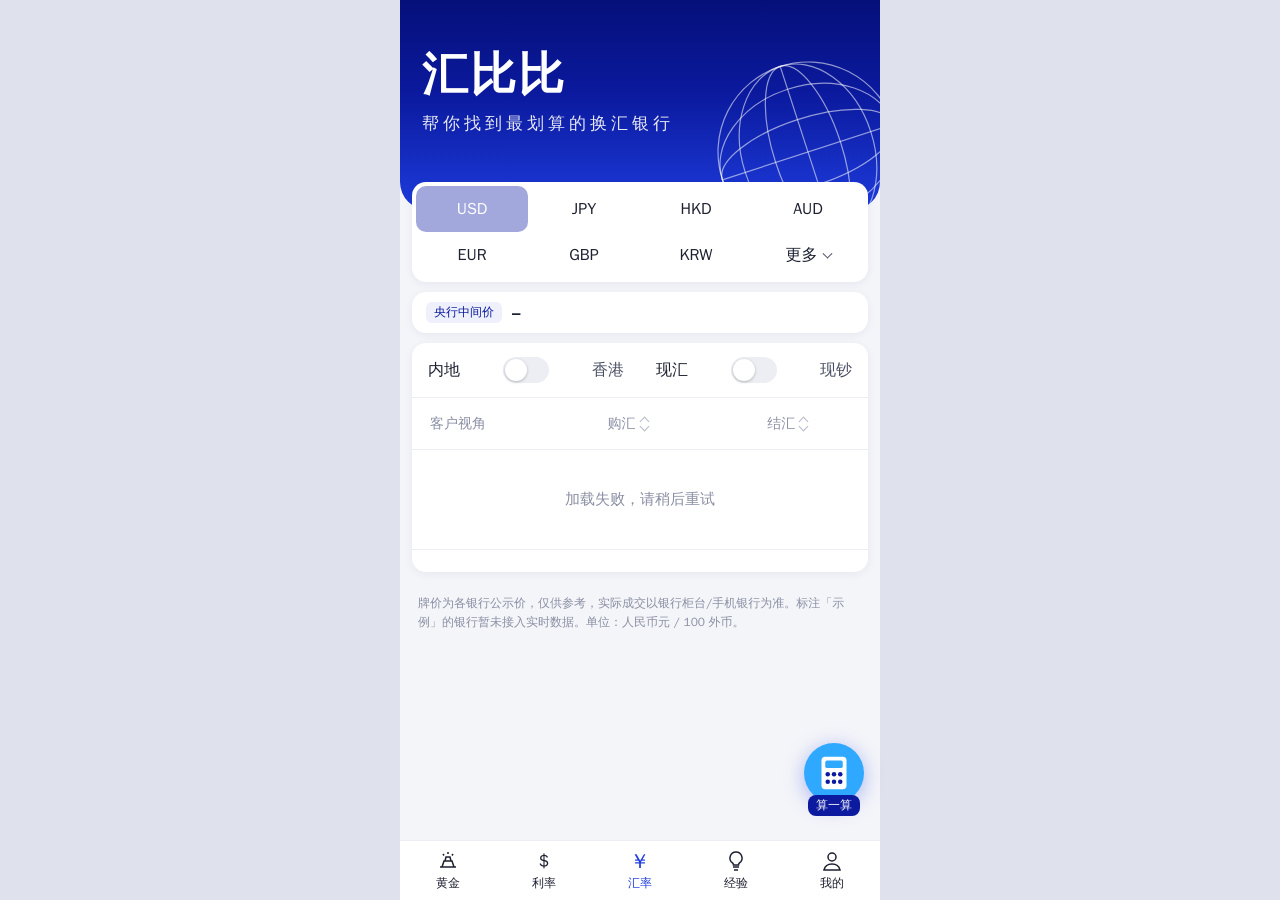
==== fx-app/web/index.html @ dd15518a "Add H5 high-fidelity prototype with live BOC/CMB/CFETS data; update design doc v0.2 - fx-app/backend" ====
<!doctype html>
<html lang="zh-CN">
<head>
<meta charset="utf-8">
<meta name="viewport" content="width=device-width,initial-scale=1,viewport-fit=cover,user-scalable=no">
<meta name="theme-color" content="#0b1a9e">
<title>汇比比 · 换汇比价</title>
<link rel="stylesheet" href="style.css">
</head>
<body>
<div class="app">

  <!-- ============ 汇率页 ============ -->
  <section class="page" id="page-rate">
    <header class="hero">
      <div class="hero-text">
        <h1>汇比比</h1>
        <p>帮你找到最划算的换汇银行</p>
      </div>
      <svg class="globe" viewBox="0 0 200 200" aria-hidden="true">
        <g fill="none" stroke="rgba(255,255,255,.55)" stroke-width="1.2">
          <circle cx="100" cy="100" r="90"/>
          <ellipse cx="100" cy="100" rx="90" ry="34"/>
          <ellipse cx="100" cy="100" rx="90" ry="66"/>
          <ellipse cx="100" cy="100" rx="34" ry="90"/>
          <ellipse cx="100" cy="100" rx="66" ry="90"/>
          <line x1="10" y1="100" x2="190" y2="100"/>
          <line x1="100" y1="10" x2="100" y2="190"/>
        </g>
      </svg>
    </header>

    <nav class="card ccy-grid" id="ccyGrid"></nav>

    <div class="card parity" id="parity" hidden>
      <span class="parity-label">央行中间价</span>
      <span class="parity-val" id="parityVal">—</span>
      <span class="parity-date" id="parityDate"></span>
    </div>

    <div class="card board">
      <div class="toggles">
        <label class="tg"><span data-k="region" data-v="mainland" class="tg-l on">内地</span>
          <button class="switch" id="swRegion" role="switch" aria-checked="false" aria-label="内地/香港"></button>
          <span data-k="region" data-v="hk" class="tg-r">香港</span></label>
        <label class="tg"><span class="tg-l on">现汇</span>
          <button class="switch" id="swChannel" role="switch" aria-checked="false" aria-label="现汇/现钞"></button>
          <span class="tg-r">现钞</span></label>
      </div>
      <div class="thead">
        <span class="th-name">客户视角</span>
        <button class="th-sort" data-col="buy">购汇<i class="sort"></i></button>
        <button class="th-sort" data-col="sell">结汇<i class="sort"></i></button>
      </div>
      <ul class="rows" id="rows"><li class="loading">加载中…</li></ul>
      <p class="meta" id="meta"></p>
    </div>

    <p class="disclaimer">牌价为各银行公示价，仅供参考，实际成交以银行柜台/手机银行为准。标注「示例」的银行暂未接入实时数据。单位：人民币元 / 100 外币。</p>

    <button class="fab" id="fab" aria-label="算一算">
      <svg viewBox="0 0 48 48"><circle cx="24" cy="24" r="24" fill="#2fa8ff"/>
        <rect x="14" y="11" width="20" height="26" rx="3" fill="#fff"/>
        <rect x="17" y="14" width="14" height="6" rx="1.5" fill="#2fa8ff"/>
        <g fill="#0b1a9e"><circle cx="19" cy="25" r="1.8"/><circle cx="24" cy="25" r="1.8"/><circle cx="29" cy="25" r="1.8"/>
        <circle cx="19" cy="31" r="1.8"/><circle cx="24" cy="31" r="1.8"/><circle cx="29" cy="31" r="1.8"/></g></svg>
      <span>算一算</span>
    </button>
  </section>

  <!-- ============ 我的 ============ -->
  <section class="page" id="page-mine" hidden>
    <header class="hero hero-sm"><div class="hero-text"><h1 class="h-sm">我的</h1></div></header>
    <div class="card profile">
      <div class="avatar">微</div>
      <div><b>未登录</b><p class="muted">在微信小程序内可一键登录，用于汇率提醒、收藏</p></div>
      <button class="btn" id="loginBtn">微信登录</button>
    </div>
    <div class="card list">
      <div class="list-title">数据源接入状态 <span class="muted" id="srcCount"></span></div>
      <ul id="srcList"></ul>
      <p class="legend"><i class="dot live"></i>已接入实时 <i class="dot red"></i>未接入（显示示例数据）</p>
    </div>
    <div class="card list">
      <div class="list-item">缓存策略 <span class="muted">工作日 8:00–23:30 每 60 秒；其余 15 分钟；中间价每日 9:15 后</span></div>
      <div class="list-item">免责声明 <span class="muted">本应用不提供换汇交易</span></div>
      <div class="list-item">版本 <span class="muted">H5 原型 v0.1</span></div>
    </div>
  </section>

  <section class="page" id="page-soon" hidden>
    <header class="hero hero-sm"><div class="hero-text"><h1 class="h-sm" id="soonTitle"></h1></div></header>
    <div class="card empty"><p>该模块规划于后续版本</p><p class="muted">MVP 聚焦汇率比价</p></div>
  </section>

  <!-- ============ 底部 Tab ============ -->
  <nav class="tabbar">
    <button data-tab="gold"><svg viewBox="0 0 24 24"><path d="M4 18h16M6 18l2-6h8l2 6M9 12l1-4h4l1 4M12 3v2M7 5l1 1.5M17 5l-1 1.5" fill="none" stroke="currentColor" stroke-width="1.5"/></svg>黄金</button>
    <button data-tab="rate-interest"><svg viewBox="0 0 24 24"><text x="12" y="18" text-anchor="middle" font-size="18" font-weight="700" fill="currentColor">$</text></svg>利率</button>
    <button data-tab="rate" class="on"><svg viewBox="0 0 24 24"><text x="12" y="19" text-anchor="middle" font-size="20" font-weight="700" fill="currentColor">¥</text></svg>汇率</button>
    <button data-tab="tips"><svg viewBox="0 0 24 24"><path d="M9 18h6M10 21h4M12 3a6 6 0 0 0-3.5 10.9c.6.5 1 1.2 1 2.1h5c0-.9.4-1.6 1-2.1A6 6 0 0 0 12 3z" fill="none" stroke="currentColor" stroke-width="1.5"/></svg>经验</button>
    <button data-tab="mine"><svg viewBox="0 0 24 24"><circle cx="12" cy="8" r="4" fill="none" stroke="currentColor" stroke-width="1.5"/><path d="M4 21c1-4.5 4.5-6 8-6s7 1.5 8 6z" fill="none" stroke="currentColor" stroke-width="1.5"/></svg>我的</button>
  </nav>

  <!-- ============ 弹层 ============ -->
  <div class="mask" id="mask" hidden></div>

  <div class="sheet" id="moreSheet" hidden>
    <div class="sheet-hd">更多币种<button class="x" data-close>×</button></div>
    <div class="more-grid" id="moreGrid"></div>
  </div>

  <div class="sheet" id="calcSheet" hidden>
    <div class="sheet-hd">算一算<button class="x" data-close>×</button></div>
    <div class="seg" id="calcDir">
      <button data-v="buy" class="on">购汇（人民币→外币）</button>
      <button data-v="sell">结汇（外币→人民币）</button>
    </div>
    <label class="field"><span id="calcInLabel">我想换</span>
      <input id="calcAmt" type="number" inputmode="decimal" value="10000" min="0">
      <em id="calcInUnit">美元</em></label>
    <label class="field"><span>银行</span>
      <select id="calcBank"></select></label>
    <div class="result">
      <div class="res-main"><span id="calcOutLabel">需支付人民币</span><b id="calcOut">—</b></div>
      <div class="res-sub" id="calcSave"></div>
    </div>
    <p class="muted small">按所选银行公示牌价估算，实际以银行成交为准。</p>
  </div>

  <div class="toast" id="toast" hidden></div>
</div>
<script src="app.js"></script>
</body>
</html>
---- fx-app/web/style.css ----
:root{
  --brand:#0b1a9e; --brand2:#1d3bdc; --brand-soft:#a3a8dc;
  --ink:#1d2030; --ink2:#4a4f63; --muted:#8a8fa3; --line:#eceef4;
  --bg:#f4f5f9; --card:#fff;
  --gold:#d9a23c; --silver:#a3a8b4; --bronze:#c4864d;
  --red:#e5484d; --red-soft:#fdecec; --green:#22a06b;
  --num:"SF Mono","Roboto Mono","DejaVu Sans Mono",ui-monospace,monospace;
}
*{box-sizing:border-box;-webkit-tap-highlight-color:transparent}
html,body{margin:0;background:#dfe2ec}
body{font-family:-apple-system,BlinkMacSystemFont,"PingFang SC","Noto Sans CJK SC","WenQuanYi Zen Hei","Microsoft YaHei",sans-serif;color:var(--ink);font-size:15px}
button{font:inherit;color:inherit;background:none;border:0;padding:0;cursor:pointer}
.app{max-width:480px;margin:0 auto;min-height:100vh;background:var(--bg);position:relative;padding-bottom:calc(64px + env(safe-area-inset-bottom));overflow-x:hidden}
.page{padding:0 12px 24px}
.muted{color:var(--muted);font-size:13px}
.small{font-size:12px}

/* hero */
.hero{margin:0 -12px;height:210px;padding:44px 22px 0;position:relative;overflow:hidden;
  background:linear-gradient(180deg,#05107a 0%,var(--brand) 45%,var(--brand2) 100%);border-radius:0 0 28px 28px;color:#fff}
.hero-sm{height:120px;padding-top:40px}
.hero h1{margin:0;font-size:46px;letter-spacing:2px;font-weight:800}
.hero .h-sm{font-size:24px}
.hero p{margin:6px 0 0;font-size:17px;letter-spacing:4px;opacity:.9}
.globe{position:absolute;right:-28px;top:52px;width:200px;height:200px;transform:rotate(-18deg)}

.card{background:var(--card);border-radius:14px;box-shadow:0 2px 10px rgba(16,24,80,.06)}

/* currency grid */
.ccy-grid{position:relative;margin-top:-28px;display:grid;grid-template-columns:repeat(4,1fr);padding:4px}
.ccy-grid button{height:46px;border-radius:10px;font-size:16px;color:var(--ink)}
.ccy-grid button.on{background:var(--brand-soft);color:#fff}
.ccy-grid .more::after{content:"";display:inline-block;width:6px;height:6px;border:solid var(--ink2);border-width:0 1.5px 1.5px 0;transform:rotate(45deg) translate(-2px,-2px);margin-left:6px}

/* central parity */
.parity{margin-top:10px;display:flex;align-items:center;gap:10px;padding:10px 14px;font-size:14px}
.parity-label{white-space:nowrap;flex:none;background:#eef0fb;color:var(--brand);border-radius:6px;padding:2px 8px;font-size:12px;font-weight:600}
.parity-val{font-family:var(--num);font-weight:600;white-space:nowrap}
.parity-date{margin-left:auto;color:var(--muted);font-size:12px;white-space:nowrap;overflow:hidden;text-overflow:ellipsis;min-width:0}

/* board */
.board{margin-top:10px;overflow:hidden}
.toggles{display:grid;grid-template-columns:1fr 1fr;border-bottom:1px solid var(--line)}
.tg{display:flex;align-items:center;justify-content:space-between;padding:14px 16px;font-size:16px}
.tg span{color:var(--ink2)} .tg span.on{color:var(--ink);font-weight:600}
.switch{width:46px;height:26px;border-radius:13px;background:#eceef3;position:relative;transition:.2s;flex:none}
.switch::after{content:"";position:absolute;left:2px;top:2px;width:22px;height:22px;border-radius:50%;background:#fff;box-shadow:0 1px 3px rgba(0,0,0,.25);transition:.2s}
.switch[aria-checked=true]{background:var(--brand2)}
.switch[aria-checked=true]::after{left:22px}

.thead,.row{display:grid;grid-template-columns:30% 35% 35%;align-items:center}
.thead{height:52px;border-bottom:1px solid var(--line);color:var(--muted);font-size:14px}
.th-name{padding-left:18px}
.th-sort{display:flex;align-items:center;justify-content:center;gap:4px;color:var(--muted);font-size:14px}
.th-sort.on{color:var(--brand);font-weight:600}
.sort{width:10px;height:14px;position:relative;display:inline-block}
.sort::before,.sort::after{content:"";position:absolute;left:1px;width:6px;height:6px;border:solid #b6bac8;border-width:1.5px 0 0 1.5px}
.sort::before{top:1px;transform:rotate(45deg)} .sort::after{bottom:1px;transform:rotate(225deg)}
.th-sort.asc .sort::before,.th-sort.desc .sort::after{border-color:var(--brand)}

.rows{list-style:none;margin:0;padding:0}
.rows li{border-bottom:1px solid var(--line)}
.row{height:50px;width:100%;text-align:left}
.bname{padding-left:18px;display:flex;align-items:center;gap:6px;color:var(--ink2);font-size:15px}
.bname .caret{width:0;height:0;border:5px solid transparent;border-top:7px solid var(--brand2);margin-top:5px;margin-left:6px;transition:.2s}
li.open .caret{transform:rotate(180deg);margin-top:-5px}
.tag{font-size:10px;line-height:14px;padding:0 4px;border-radius:4px;white-space:nowrap}
.tag.demo{color:var(--red);background:var(--red-soft)}
.tag.live{color:var(--green);background:#e6f6ee}
.price{display:flex;align-items:center;justify-content:center;gap:5px;font-family:var(--num);font-size:15.5px;color:var(--ink2);font-variant-numeric:tabular-nums}
.price.na{color:#c3c6d1}
.badge{width:20px;height:20px;border-radius:50%;color:#fff;font-size:12px;font-family:inherit;display:inline-grid;place-items:center;flex:none}
.badge.r1{background:var(--gold)} .badge.r2{background:var(--silver)} .badge.r3{background:var(--bronze)}
.badge.ph{visibility:hidden}

.detail{display:none;background:#f8f9fc;padding:10px 18px 12px;font-size:13px;color:var(--ink2)}
li.open .detail{display:block}
.detail dl{display:grid;grid-template-columns:auto 1fr;gap:4px 12px;margin:0}
.detail dt{color:var(--muted)} .detail dd{margin:0}
.detail .warn{color:var(--red)}

.tip{display:flex;align-items:center;gap:10px;padding:12px 18px;color:var(--brand);font-size:15px}
.tip .bulb{width:26px;height:26px;border-radius:50%;background:#eef0fb;display:grid;place-items:center;flex:none}
.tip::after{content:"›";margin-left:auto;color:var(--muted)}

.loading,.empty-row{padding:40px 16px;text-align:center;color:var(--muted)}
.meta{margin:0;padding:10px 16px 12px;font-size:12px;color:var(--muted);text-align:center}
.disclaimer{font-size:12px;color:var(--muted);line-height:1.6;padding:10px 6px 0}

/* FAB */
.fab{position:fixed;bottom:calc(84px + env(safe-area-inset-bottom));right:max(14px,calc(50% - 226px));width:64px;display:flex;flex-direction:column;align-items:center;z-index:5}
.fab svg{width:60px;height:60px;filter:drop-shadow(0 4px 10px rgba(29,59,220,.35))}
.fab span{position:relative;margin-top:-8px;white-space:nowrap;background:var(--brand);color:#fff;font-size:12px;font-weight:700;padding:2px 8px;border-radius:8px}

/* tabbar */
.tabbar{position:fixed;bottom:0;left:50%;transform:translateX(-50%);width:100%;max-width:480px;height:calc(60px + env(safe-area-inset-bottom));padding-bottom:env(safe-area-inset-bottom);
  background:#fff;display:grid;grid-template-columns:repeat(5,1fr);border-top:1px solid var(--line);z-index:6}
.tabbar button{display:flex;flex-direction:column;align-items:center;justify-content:center;gap:2px;font-size:12px;color:var(--ink)}
.tabbar svg{width:24px;height:24px}
.tabbar .on{color:var(--brand2)}

/* sheets */
.mask{position:fixed;inset:0;background:rgba(10,14,40,.45);z-index:10}
.sheet{position:fixed;left:50%;bottom:0;transform:translateX(-50%);width:100%;max-width:480px;background:#fff;border-radius:18px 18px 0 0;
  padding:0 18px calc(20px + env(safe-area-inset-bottom));z-index:11;animation:up .22s ease-out}
@keyframes up{from{transform:translate(-50%,100%)}to{transform:translate(-50%,0)}}
.sheet-hd{height:52px;display:flex;align-items:center;justify-content:center;font-weight:600;font-size:16px;position:relative}
.x{position:absolute;right:0;top:10px;width:32px;height:32px;font-size:24px;color:var(--muted)}
.more-grid{display:grid;grid-template-columns:repeat(4,1fr);gap:8px;padding-bottom:10px}
.more-grid button{height:44px;border-radius:10px;background:var(--bg)}
.more-grid button.on{background:var(--brand-soft);color:#fff}
.seg{display:grid;grid-template-columns:1fr 1fr;background:var(--bg);border-radius:10px;padding:3px;margin-bottom:14px}
.seg button{height:36px;border-radius:8px;font-size:13px;color:var(--ink2)}
.seg .on{background:#fff;color:var(--brand);font-weight:600;box-shadow:0 1px 4px rgba(0,0,0,.08)}
.field{display:flex;align-items:center;gap:10px;border-bottom:1px solid var(--line);height:52px}
.field span{width:72px;color:var(--ink2);flex:none}
.field input,.field select{flex:1;min-width:0;border:0;outline:0;font-size:20px;font-family:var(--num);background:none;color:var(--ink)}
.field select{font-size:16px;font-family:inherit}
.field em{font-style:normal;color:var(--muted)}
.result{margin:16px 0 8px;background:linear-gradient(135deg,#eef0fb,#f7f8fe);border-radius:12px;padding:14px 16px}
.res-main{display:flex;justify-content:space-between;align-items:baseline;color:var(--ink2)}
.res-main b{font-family:var(--num);font-size:24px;color:var(--brand)}
.res-sub{margin-top:6px;font-size:13px;color:var(--green)}

/* mine */
.profile{margin-top:-30px;position:relative;display:flex;align-items:center;gap:12px;padding:16px}
.profile p{margin:2px 0 0}
.avatar{width:48px;height:48px;border-radius:50%;background:#07c160;color:#fff;display:grid;place-items:center;font-weight:700;flex:none}
.btn{margin-left:auto;background:#07c160;color:#fff;border-radius:18px;padding:7px 14px;font-size:13px;white-space:nowrap}
.list{margin-top:10px;padding:4px 16px}
.list-title{padding:12px 0 8px;font-weight:600}
.list ul{list-style:none;margin:0;padding:0;display:grid;grid-template-columns:1fr 1fr;gap:0 12px}
.list li{display:flex;align-items:center;gap:6px;padding:7px 0;font-size:14px;border-bottom:1px solid var(--line)}
.list li em{font-style:normal;font-size:11px;margin-left:auto}
.list li.red{color:var(--red)} .list li.red em{color:var(--red)}
.list li.live em{color:var(--green)}
.list-item{display:flex;justify-content:space-between;gap:12px;padding:12px 0;border-bottom:1px solid var(--line);font-size:14px}
.list-item:last-child{border:0}
.list-item .muted{text-align:right}
.legend{font-size:12px;color:var(--muted);display:flex;align-items:center;gap:6px;padding:8px 0}
.dot{width:8px;height:8px;border-radius:50%;display:inline-block}
.dot.live{background:var(--green)} .dot.red{background:var(--red);margin-left:10px}
.empty{margin-top:-30px;position:relative;padding:40px;text-align:center}

.toast{position:fixed;left:50%;top:45%;transform:translateX(-50%);background:rgba(20,22,40,.85);color:#fff;padding:10px 18px;border-radius:10px;font-size:14px;z-index:20;max-width:80%}
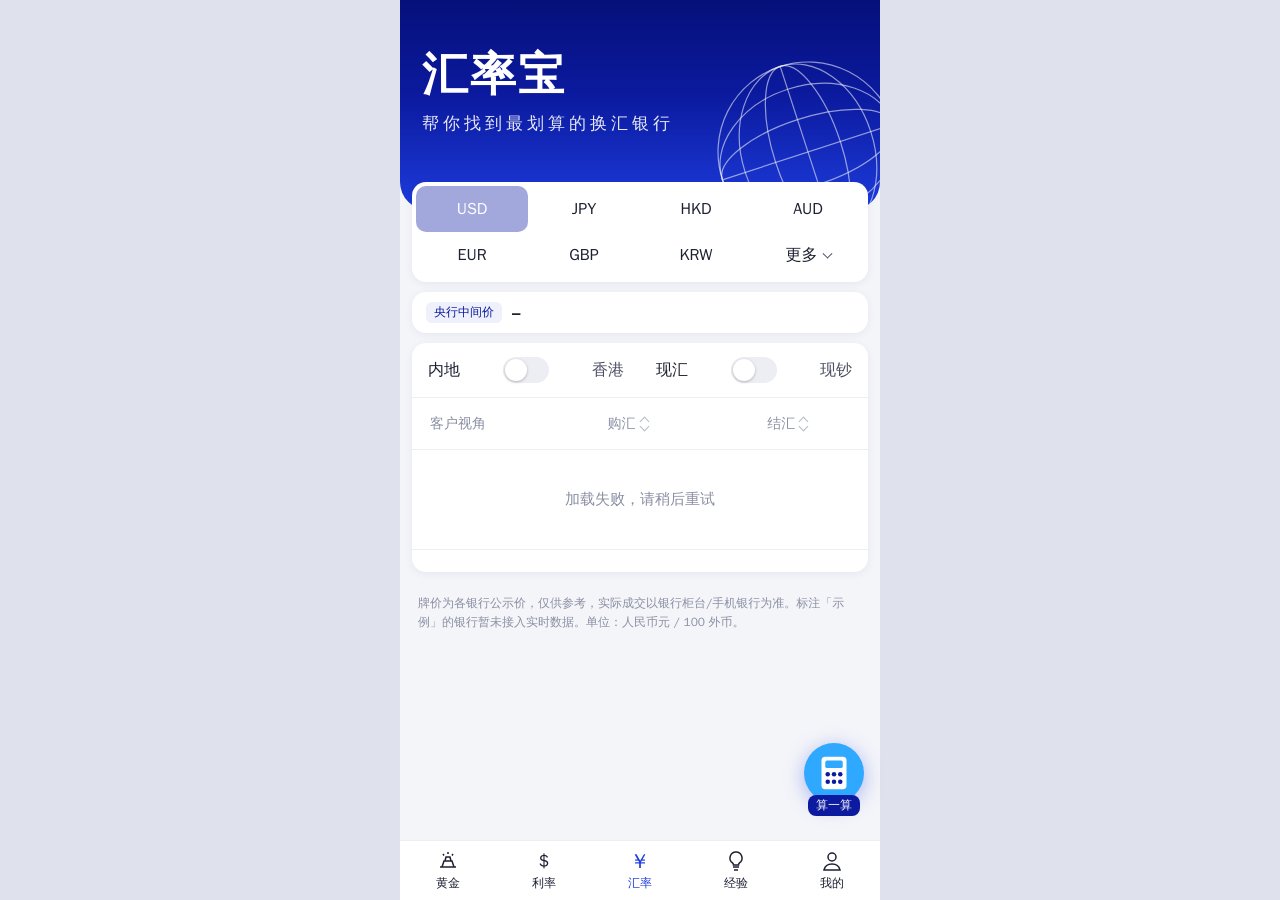
==== commit a04a401f: "Rename product brand to 汇率宝 Co-Authored-By: Claude Opus 5.5 <noreply@anthropic.com> Claude-Session: " ====
--- a/fx-app/web/index.html
+++ b/fx-app/web/index.html
@@ -4,7 +4,7 @@
 <meta charset="utf-8">
 <meta name="viewport" content="width=device-width,initial-scale=1,viewport-fit=cover,user-scalable=no">
 <meta name="theme-color" content="#0b1a9e">
-<title>汇比比 · 换汇比价</title>
+<title>汇率宝 · 换汇比价</title>
 <link rel="stylesheet" href="style.css">
 </head>
 <body>
@@ -14,7 +14,7 @@
   <section class="page" id="page-rate">
     <header class="hero">
       <div class="hero-text">
-        <h1>汇比比</h1>
+        <h1>汇率宝</h1>
         <p>帮你找到最划算的换汇银行</p>
       </div>
       <svg class="globe" viewBox="0 0 200 200" aria-hidden="true">
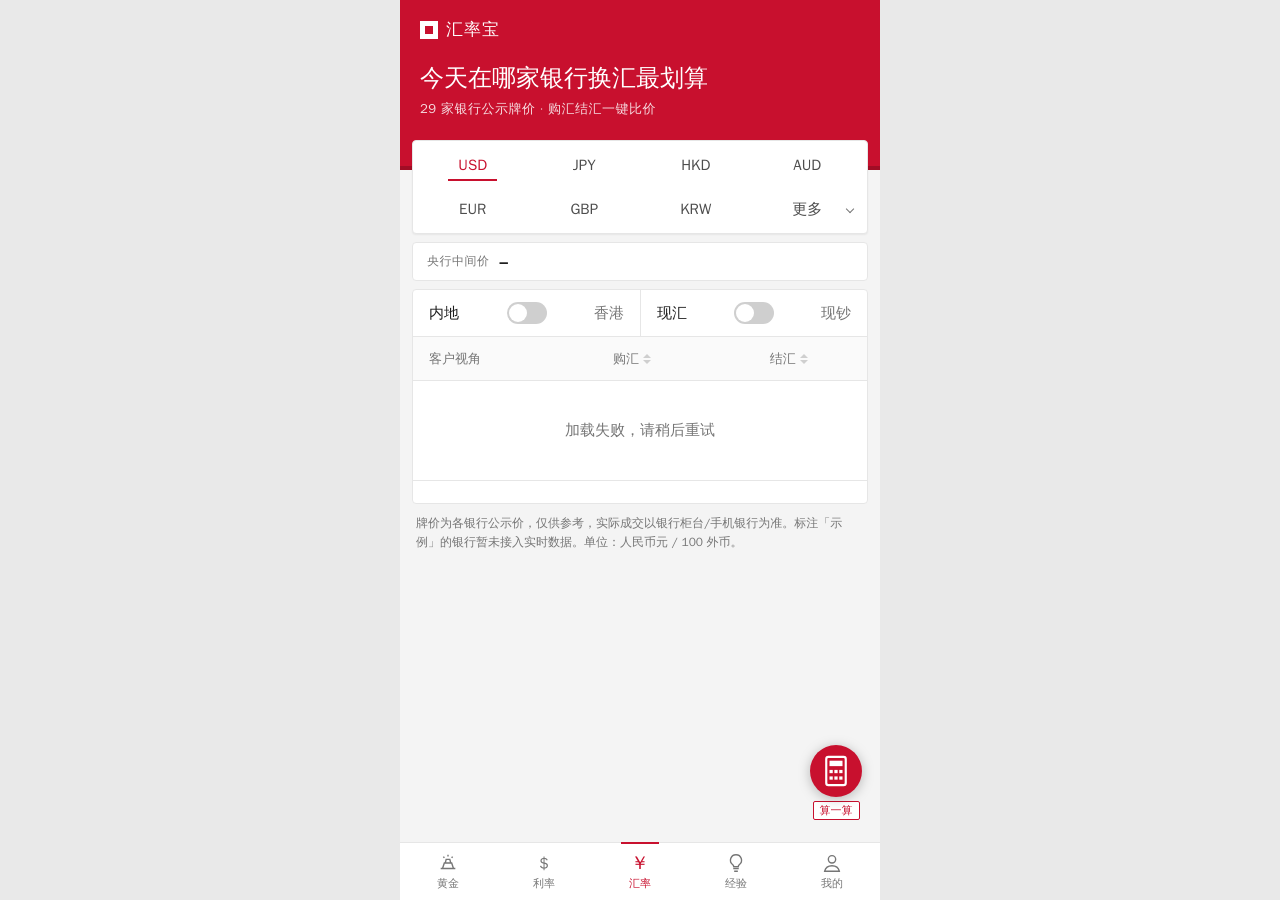
==== commit 78cee59a: "Restyle H5 to red, flat professional theme; remove in-list tips row Co-Authored-By: Claude Opus 5.5 " ====
--- a/fx-app/web/index.html
+++ b/fx-app/web/index.html
@@ -3,7 +3,7 @@
 <head>
 <meta charset="utf-8">
 <meta name="viewport" content="width=device-width,initial-scale=1,viewport-fit=cover,user-scalable=no">
-<meta name="theme-color" content="#0b1a9e">
+<meta name="theme-color" content="#c8102e">
 <title>汇率宝 · 换汇比价</title>
 <link rel="stylesheet" href="style.css">
 </head>
@@ -13,22 +13,12 @@
   <!-- ============ 汇率页 ============ -->
   <section class="page" id="page-rate">
     <header class="hero">
+      <div class="brand"><i class="mark" aria-hidden="true"></i><span>汇率宝</span></div>
       <div class="hero-text">
-        <h1>汇率宝</h1>
-        <p>帮你找到最划算的换汇银行</p>
+        <h1>今天在哪家银行换汇最划算</h1>
+        <p>29 家银行公示牌价 · 购汇结汇一键比价</p>
       </div>
-      <svg class="globe" viewBox="0 0 200 200" aria-hidden="true">
-        <g fill="none" stroke="rgba(255,255,255,.55)" stroke-width="1.2">
-          <circle cx="100" cy="100" r="90"/>
-          <ellipse cx="100" cy="100" rx="90" ry="34"/>
-          <ellipse cx="100" cy="100" rx="90" ry="66"/>
-          <ellipse cx="100" cy="100" rx="34" ry="90"/>
-          <ellipse cx="100" cy="100" rx="66" ry="90"/>
-          <line x1="10" y1="100" x2="190" y2="100"/>
-          <line x1="100" y1="10" x2="100" y2="190"/>
-        </g>
-      </svg>
-    </header>
+          </header>
 
     <nav class="card ccy-grid" id="ccyGrid"></nav>
 
@@ -59,11 +49,11 @@
     <p class="disclaimer">牌价为各银行公示价，仅供参考，实际成交以银行柜台/手机银行为准。标注「示例」的银行暂未接入实时数据。单位：人民币元 / 100 外币。</p>
 
     <button class="fab" id="fab" aria-label="算一算">
-      <svg viewBox="0 0 48 48"><circle cx="24" cy="24" r="24" fill="#2fa8ff"/>
-        <rect x="14" y="11" width="20" height="26" rx="3" fill="#fff"/>
-        <rect x="17" y="14" width="14" height="6" rx="1.5" fill="#2fa8ff"/>
-        <g fill="#0b1a9e"><circle cx="19" cy="25" r="1.8"/><circle cx="24" cy="25" r="1.8"/><circle cx="29" cy="25" r="1.8"/>
-        <circle cx="19" cy="31" r="1.8"/><circle cx="24" cy="31" r="1.8"/><circle cx="29" cy="31" r="1.8"/></g></svg>
+      <svg viewBox="0 0 48 48" aria-hidden="true"><circle cx="24" cy="24" r="24" fill="#c8102e"/>
+        <rect x="15" y="11" width="18" height="26" rx="2" fill="none" stroke="#fff" stroke-width="2"/>
+        <rect x="18" y="14.5" width="12" height="5" fill="#fff"/>
+        <g fill="#fff"><rect x="18" y="23" width="3" height="3"/><rect x="22.5" y="23" width="3" height="3"/><rect x="27" y="23" width="3" height="3"/>
+        <rect x="18" y="29" width="3" height="3"/><rect x="22.5" y="29" width="3" height="3"/><rect x="27" y="29" width="3" height="3"/></g></svg>
       <span>算一算</span>
     </button>
   </section>
--- a/fx-app/web/style.css
+++ b/fx-app/web/style.css
@@ -1,145 +1,158 @@
+/* Layout: flat red masthead, white working surface, hairline-ruled rate table.
+   Professional banking look: one strong red, charcoal type, square-ish corners. */
 :root{
-  --brand:#0b1a9e; --brand2:#1d3bdc; --brand-soft:#a3a8dc;
-  --ink:#1d2030; --ink2:#4a4f63; --muted:#8a8fa3; --line:#eceef4;
-  --bg:#f4f5f9; --card:#fff;
-  --gold:#d9a23c; --silver:#a3a8b4; --bronze:#c4864d;
-  --red:#e5484d; --red-soft:#fdecec; --green:#22a06b;
-  --num:"SF Mono","Roboto Mono","DejaVu Sans Mono",ui-monospace,monospace;
+  --red:#c8102e; --red-dark:#a00d25; --red-tint:#fbeef0;
+  --ink:#1f1f1f; --ink2:#4d4d4d; --muted:#767676; --line:#e6e6e6; --line-strong:#cfcfcf;
+  --bg:#f4f4f4; --card:#fff;
+  --pos:#00847f; --pos-tint:#e6f3f2; --warn:#a8650a;
+  --num:"Roboto Mono","SF Mono","DejaVu Sans Mono",ui-monospace,monospace;
+  --radius:4px;
 }
 *{box-sizing:border-box;-webkit-tap-highlight-color:transparent}
-html,body{margin:0;background:#dfe2ec}
-body{font-family:-apple-system,BlinkMacSystemFont,"PingFang SC","Noto Sans CJK SC","WenQuanYi Zen Hei","Microsoft YaHei",sans-serif;color:var(--ink);font-size:15px}
+html,body{margin:0;background:#e9e9e9;color-scheme:light}
+body{font-family:-apple-system,BlinkMacSystemFont,"Helvetica Neue","PingFang SC","Noto Sans CJK SC","WenQuanYi Zen Hei","Microsoft YaHei",sans-serif;color:var(--ink);font-size:15px}
 button{font:inherit;color:inherit;background:none;border:0;padding:0;cursor:pointer}
+button:focus-visible,select:focus-visible,input:focus-visible{outline:2px solid var(--red);outline-offset:2px}
 .app{max-width:480px;margin:0 auto;min-height:100vh;background:var(--bg);position:relative;padding-bottom:calc(64px + env(safe-area-inset-bottom));overflow-x:hidden}
 .page{padding:0 12px 24px}
 .muted{color:var(--muted);font-size:13px}
 .small{font-size:12px}
 
-/* hero */
-.hero{margin:0 -12px;height:210px;padding:44px 22px 0;position:relative;overflow:hidden;
-  background:linear-gradient(180deg,#05107a 0%,var(--brand) 45%,var(--brand2) 100%);border-radius:0 0 28px 28px;color:#fff}
-.hero-sm{height:120px;padding-top:40px}
-.hero h1{margin:0;font-size:46px;letter-spacing:2px;font-weight:800}
-.hero .h-sm{font-size:24px}
-.hero p{margin:6px 0 0;font-size:17px;letter-spacing:4px;opacity:.9}
-.globe{position:absolute;right:-28px;top:52px;width:200px;height:200px;transform:rotate(-18deg)}
+/* masthead */
+.hero{margin:0 -12px;padding:18px 20px 52px;background:var(--red);color:#fff;position:relative}
+.hero::after{content:"";position:absolute;left:0;right:0;bottom:0;height:4px;background:var(--red-dark)}
+.hero-sm{padding:22px 20px 44px}
+.brand{display:flex;align-items:center;gap:8px;font-size:17px;font-weight:700;letter-spacing:1px}
+.mark{width:18px;height:18px;background:#fff;position:relative;flex:none}
+.mark::after{content:"";position:absolute;inset:5px;background:var(--red)}
+.hero-text{margin-top:22px}
+.hero h1{margin:0;font-size:24px;line-height:1.3;font-weight:600;text-wrap:balance}
+.hero .h-sm{font-size:22px}
+.hero p{margin:6px 0 0;font-size:13px;opacity:.85;letter-spacing:.5px}
+.hero-sm .hero-text{margin-top:0}
 
-.card{background:var(--card);border-radius:14px;box-shadow:0 2px 10px rgba(16,24,80,.06)}
+.card{background:var(--card);border-radius:var(--radius);border:1px solid var(--line)}
 
-/* currency grid */
-.ccy-grid{position:relative;margin-top:-28px;display:grid;grid-template-columns:repeat(4,1fr);padding:4px}
-.ccy-grid button{height:46px;border-radius:10px;font-size:16px;color:var(--ink)}
-.ccy-grid button.on{background:var(--brand-soft);color:#fff}
-.ccy-grid .more::after{content:"";display:inline-block;width:6px;height:6px;border:solid var(--ink2);border-width:0 1.5px 1.5px 0;transform:rotate(45deg) translate(-2px,-2px);margin-left:6px}
+/* currency tabs */
+.ccy-grid{position:relative;margin-top:-30px;display:grid;grid-template-columns:repeat(4,1fr);padding:2px 4px;box-shadow:0 1px 2px rgba(0,0,0,.06)}
+.ccy-grid button{height:44px;font-size:15px;color:var(--ink2);position:relative}
+.ccy-grid button.on{color:var(--red);font-weight:600}
+.ccy-grid button.on::after{content:"";position:absolute;left:28%;right:28%;bottom:6px;height:2px;background:var(--red)}
+.ccy-grid .more::before{content:"";position:absolute;right:10px;top:19px;width:5px;height:5px;border:solid var(--muted);border-width:0 1.5px 1.5px 0;transform:rotate(45deg)}
 
 /* central parity */
-.parity{margin-top:10px;display:flex;align-items:center;gap:10px;padding:10px 14px;font-size:14px}
-.parity-label{white-space:nowrap;flex:none;background:#eef0fb;color:var(--brand);border-radius:6px;padding:2px 8px;font-size:12px;font-weight:600}
-.parity-val{font-family:var(--num);font-weight:600;white-space:nowrap}
+.parity{margin-top:8px;display:flex;align-items:center;gap:10px;padding:10px 14px;font-size:14px}
+.parity-label{white-space:nowrap;flex:none;color:var(--muted);font-size:12px;letter-spacing:.5px}
+.parity-val{font-family:var(--num);font-weight:600;white-space:nowrap;font-variant-numeric:tabular-nums}
 .parity-date{margin-left:auto;color:var(--muted);font-size:12px;white-space:nowrap;overflow:hidden;text-overflow:ellipsis;min-width:0}
 
 /* board */
-.board{margin-top:10px;overflow:hidden}
+.board{margin-top:8px;overflow:hidden}
 .toggles{display:grid;grid-template-columns:1fr 1fr;border-bottom:1px solid var(--line)}
-.tg{display:flex;align-items:center;justify-content:space-between;padding:14px 16px;font-size:16px}
-.tg span{color:var(--ink2)} .tg span.on{color:var(--ink);font-weight:600}
-.switch{width:46px;height:26px;border-radius:13px;background:#eceef3;position:relative;transition:.2s;flex:none}
-.switch::after{content:"";position:absolute;left:2px;top:2px;width:22px;height:22px;border-radius:50%;background:#fff;box-shadow:0 1px 3px rgba(0,0,0,.25);transition:.2s}
-.switch[aria-checked=true]{background:var(--brand2)}
-.switch[aria-checked=true]::after{left:22px}
+.tg{display:flex;align-items:center;justify-content:space-between;padding:12px 16px;font-size:15px}
+.tg + .tg{border-left:1px solid var(--line)}
+.tg span{color:var(--muted)} .tg span.on{color:var(--ink);font-weight:600}
+.switch{width:40px;height:22px;border-radius:11px;background:var(--line-strong);position:relative;transition:.2s;flex:none}
+.switch::after{content:"";position:absolute;left:2px;top:2px;width:18px;height:18px;border-radius:50%;background:#fff;transition:.2s}
+.switch[aria-checked=true]{background:var(--red)}
+.switch[aria-checked=true]::after{left:20px}
 
-.thead,.row{display:grid;grid-template-columns:30% 35% 35%;align-items:center}
-.thead{height:52px;border-bottom:1px solid var(--line);color:var(--muted);font-size:14px}
-.th-name{padding-left:18px}
-.th-sort{display:flex;align-items:center;justify-content:center;gap:4px;color:var(--muted);font-size:14px}
-.th-sort.on{color:var(--brand);font-weight:600}
-.sort{width:10px;height:14px;position:relative;display:inline-block}
-.sort::before,.sort::after{content:"";position:absolute;left:1px;width:6px;height:6px;border:solid #b6bac8;border-width:1.5px 0 0 1.5px}
-.sort::before{top:1px;transform:rotate(45deg)} .sort::after{bottom:1px;transform:rotate(225deg)}
-.th-sort.asc .sort::before,.th-sort.desc .sort::after{border-color:var(--brand)}
+.thead,.row{display:grid;grid-template-columns:31% 34.5% 34.5%;align-items:center}
+.thead{height:44px;background:#fafafa;border-bottom:1px solid var(--line);color:var(--muted);font-size:13px}
+.th-name{padding-left:16px}
+.th-sort{display:flex;align-items:center;justify-content:center;gap:4px;color:var(--muted);font-size:13px;height:100%}
+.th-sort.on{color:var(--ink);font-weight:600}
+.sort{width:8px;height:12px;position:relative;display:inline-block}
+.sort::before,.sort::after{content:"";position:absolute;left:0;border:4px solid transparent}
+.sort::before{top:-3px;border-bottom:4px solid var(--line-strong)}
+.sort::after{bottom:-3px;border-top:4px solid var(--line-strong)}
+.th-sort.asc .sort::before{border-bottom-color:var(--red)}
+.th-sort.desc .sort::after{border-top-color:var(--red)}
 
 .rows{list-style:none;margin:0;padding:0}
 .rows li{border-bottom:1px solid var(--line)}
+.rows li:last-child{border-bottom:0}
 .row{height:50px;width:100%;text-align:left}
-.bname{padding-left:18px;display:flex;align-items:center;gap:6px;color:var(--ink2);font-size:15px}
-.bname .caret{width:0;height:0;border:5px solid transparent;border-top:7px solid var(--brand2);margin-top:5px;margin-left:6px;transition:.2s}
-li.open .caret{transform:rotate(180deg);margin-top:-5px}
-.tag{font-size:10px;line-height:14px;padding:0 4px;border-radius:4px;white-space:nowrap}
-.tag.demo{color:var(--red);background:var(--red-soft)}
-.tag.live{color:var(--green);background:#e6f6ee}
-.price{display:flex;align-items:center;justify-content:center;gap:5px;font-family:var(--num);font-size:15.5px;color:var(--ink2);font-variant-numeric:tabular-nums}
-.price.na{color:#c3c6d1}
-.badge{width:20px;height:20px;border-radius:50%;color:#fff;font-size:12px;font-family:inherit;display:inline-grid;place-items:center;flex:none}
-.badge.r1{background:var(--gold)} .badge.r2{background:var(--silver)} .badge.r3{background:var(--bronze)}
+.row:active{background:#fafafa}
+.bname{padding-left:16px;display:flex;align-items:center;gap:6px;color:var(--ink);font-size:15px}
+.bname .caret{width:6px;height:6px;border:solid var(--muted);border-width:0 1.5px 1.5px 0;transform:rotate(45deg);margin:-3px 2px 0 2px;transition:.2s}
+li.open .caret{transform:rotate(225deg);margin-top:3px}
+.tag{font-size:10px;line-height:14px;padding:0 4px;border-radius:2px;white-space:nowrap;font-style:normal}
+.tag.demo{color:var(--muted);border:1px solid var(--line-strong)}
+.tag.live{color:var(--pos);background:var(--pos-tint)}
+.price{display:flex;align-items:center;justify-content:center;gap:6px;font-family:var(--num);font-size:15px;color:var(--ink);font-variant-numeric:tabular-nums}
+.price.na{color:#bdbdbd}
+.badge{width:18px;height:18px;border-radius:2px;color:#fff;font-size:11px;font-weight:700;font-family:inherit;font-style:normal;display:inline-grid;place-items:center;flex:none}
+.badge.r1{background:var(--red)} .badge.r2{background:#333} .badge.r3{background:#8c8c8c}
 .badge.ph{visibility:hidden}
 
-.detail{display:none;background:#f8f9fc;padding:10px 18px 12px;font-size:13px;color:var(--ink2)}
+.detail{display:none;background:#fafafa;border-top:1px solid var(--line);padding:10px 16px 12px;font-size:13px;color:var(--ink2)}
 li.open .detail{display:block}
-.detail dl{display:grid;grid-template-columns:auto 1fr;gap:4px 12px;margin:0}
+.detail dl{display:grid;grid-template-columns:auto 1fr;gap:5px 14px;margin:0}
 .detail dt{color:var(--muted)} .detail dd{margin:0}
-.detail .warn{color:var(--red)}
-
-.tip{display:flex;align-items:center;gap:10px;padding:12px 18px;color:var(--brand);font-size:15px}
-.tip .bulb{width:26px;height:26px;border-radius:50%;background:#eef0fb;display:grid;place-items:center;flex:none}
-.tip::after{content:"›";margin-left:auto;color:var(--muted)}
+.detail .warn{color:var(--warn)}
 
 .loading,.empty-row{padding:40px 16px;text-align:center;color:var(--muted)}
-.meta{margin:0;padding:10px 16px 12px;font-size:12px;color:var(--muted);text-align:center}
-.disclaimer{font-size:12px;color:var(--muted);line-height:1.6;padding:10px 6px 0}
+.meta{margin:0;padding:10px 16px 12px;font-size:12px;color:var(--muted);text-align:center;border-top:1px solid var(--line)}
+.disclaimer{font-size:12px;color:var(--muted);line-height:1.6;padding:10px 4px 0;margin:0}
 
 /* FAB */
-.fab{position:fixed;bottom:calc(84px + env(safe-area-inset-bottom));right:max(14px,calc(50% - 226px));width:64px;display:flex;flex-direction:column;align-items:center;z-index:5}
-.fab svg{width:60px;height:60px;filter:drop-shadow(0 4px 10px rgba(29,59,220,.35))}
-.fab span{position:relative;margin-top:-8px;white-space:nowrap;background:var(--brand);color:#fff;font-size:12px;font-weight:700;padding:2px 8px;border-radius:8px}
+.fab{position:fixed;bottom:calc(80px + env(safe-area-inset-bottom));right:max(14px,calc(50% - 226px));width:60px;display:flex;flex-direction:column;align-items:center;gap:4px;z-index:5}
+.fab svg{width:52px;height:52px;filter:drop-shadow(0 2px 6px rgba(0,0,0,.25))}
+.fab span{background:#fff;color:var(--red);border:1px solid var(--red);font-size:11px;font-weight:700;padding:1px 6px;border-radius:2px;white-space:nowrap}
 
 /* tabbar */
-.tabbar{position:fixed;bottom:0;left:50%;transform:translateX(-50%);width:100%;max-width:480px;height:calc(60px + env(safe-area-inset-bottom));padding-bottom:env(safe-area-inset-bottom);
+.tabbar{position:fixed;bottom:0;left:50%;transform:translateX(-50%);width:100%;max-width:480px;height:calc(58px + env(safe-area-inset-bottom));padding-bottom:env(safe-area-inset-bottom);
   background:#fff;display:grid;grid-template-columns:repeat(5,1fr);border-top:1px solid var(--line);z-index:6}
-.tabbar button{display:flex;flex-direction:column;align-items:center;justify-content:center;gap:2px;font-size:12px;color:var(--ink)}
-.tabbar svg{width:24px;height:24px}
-.tabbar .on{color:var(--brand2)}
+.tabbar button{display:flex;flex-direction:column;align-items:center;justify-content:center;gap:2px;font-size:11px;color:var(--muted);position:relative}
+.tabbar svg{width:22px;height:22px}
+.tabbar .on{color:var(--red);font-weight:600}
+.tabbar .on::before{content:"";position:absolute;top:-1px;left:30%;right:30%;height:2px;background:var(--red)}
 
 /* sheets */
-.mask{position:fixed;inset:0;background:rgba(10,14,40,.45);z-index:10}
-.sheet{position:fixed;left:50%;bottom:0;transform:translateX(-50%);width:100%;max-width:480px;background:#fff;border-radius:18px 18px 0 0;
-  padding:0 18px calc(20px + env(safe-area-inset-bottom));z-index:11;animation:up .22s ease-out}
+.mask{position:fixed;inset:0;background:rgba(0,0,0,.45);z-index:10}
+.sheet{position:fixed;left:50%;bottom:0;transform:translateX(-50%);width:100%;max-width:480px;background:#fff;border-radius:6px 6px 0 0;
+  padding:0 18px calc(20px + env(safe-area-inset-bottom));z-index:11;animation:up .2s ease-out;border-top:3px solid var(--red)}
 @keyframes up{from{transform:translate(-50%,100%)}to{transform:translate(-50%,0)}}
-.sheet-hd{height:52px;display:flex;align-items:center;justify-content:center;font-weight:600;font-size:16px;position:relative}
-.x{position:absolute;right:0;top:10px;width:32px;height:32px;font-size:24px;color:var(--muted)}
+@media (prefers-reduced-motion:reduce){.sheet{animation:none}.switch,.switch::after,.caret{transition:none}}
+.sheet-hd{height:50px;display:flex;align-items:center;font-weight:600;font-size:16px;position:relative}
+.x{position:absolute;right:-6px;top:9px;width:32px;height:32px;font-size:22px;color:var(--muted)}
 .more-grid{display:grid;grid-template-columns:repeat(4,1fr);gap:8px;padding-bottom:10px}
-.more-grid button{height:44px;border-radius:10px;background:var(--bg)}
-.more-grid button.on{background:var(--brand-soft);color:#fff}
-.seg{display:grid;grid-template-columns:1fr 1fr;background:var(--bg);border-radius:10px;padding:3px;margin-bottom:14px}
-.seg button{height:36px;border-radius:8px;font-size:13px;color:var(--ink2)}
-.seg .on{background:#fff;color:var(--brand);font-weight:600;box-shadow:0 1px 4px rgba(0,0,0,.08)}
+.more-grid button{height:42px;border:1px solid var(--line);border-radius:var(--radius);color:var(--ink2)}
+.more-grid button.on{border-color:var(--red);color:var(--red);font-weight:600;background:var(--red-tint)}
+.seg{display:grid;grid-template-columns:1fr 1fr;border:1px solid var(--line-strong);border-radius:var(--radius);margin-bottom:12px;overflow:hidden}
+.seg button{height:36px;font-size:13px;color:var(--ink2)}
+.seg button + button{border-left:1px solid var(--line-strong)}
+.seg .on{background:var(--ink);color:#fff;font-weight:600}
 .field{display:flex;align-items:center;gap:10px;border-bottom:1px solid var(--line);height:52px}
-.field span{width:72px;color:var(--ink2);flex:none}
+.field span{width:64px;color:var(--muted);flex:none;font-size:14px}
 .field input,.field select{flex:1;min-width:0;border:0;outline:0;font-size:20px;font-family:var(--num);background:none;color:var(--ink)}
-.field select{font-size:16px;font-family:inherit}
+.field select{font-size:15px;font-family:inherit}
 .field em{font-style:normal;color:var(--muted)}
-.result{margin:16px 0 8px;background:linear-gradient(135deg,#eef0fb,#f7f8fe);border-radius:12px;padding:14px 16px}
-.res-main{display:flex;justify-content:space-between;align-items:baseline;color:var(--ink2)}
-.res-main b{font-family:var(--num);font-size:24px;color:var(--brand)}
-.res-sub{margin-top:6px;font-size:13px;color:var(--green)}
+.result{margin:16px 0 8px;background:#fafafa;border:1px solid var(--line);border-left:3px solid var(--red);border-radius:var(--radius);padding:14px 16px}
+.res-main{display:flex;justify-content:space-between;align-items:baseline;color:var(--ink2);gap:10px}
+.res-main b{font-family:var(--num);font-size:22px;color:var(--ink);font-variant-numeric:tabular-nums}
+.res-sub{margin-top:6px;font-size:13px;color:var(--pos)}
 
 /* mine */
-.profile{margin-top:-30px;position:relative;display:flex;align-items:center;gap:12px;padding:16px}
+.profile{margin-top:-26px;position:relative;display:flex;align-items:center;gap:12px;padding:16px}
 .profile p{margin:2px 0 0}
-.avatar{width:48px;height:48px;border-radius:50%;background:#07c160;color:#fff;display:grid;place-items:center;font-weight:700;flex:none}
-.btn{margin-left:auto;background:#07c160;color:#fff;border-radius:18px;padding:7px 14px;font-size:13px;white-space:nowrap}
-.list{margin-top:10px;padding:4px 16px}
+.avatar{width:44px;height:44px;border-radius:50%;background:#07c160;color:#fff;display:grid;place-items:center;font-weight:700;flex:none}
+.btn{margin-left:auto;background:#07c160;color:#fff;border-radius:var(--radius);padding:7px 12px;font-size:13px;white-space:nowrap}
+.list{margin-top:8px;padding:4px 16px}
 .list-title{padding:12px 0 8px;font-weight:600}
-.list ul{list-style:none;margin:0;padding:0;display:grid;grid-template-columns:1fr 1fr;gap:0 12px}
+.list ul{list-style:none;margin:0;padding:0;display:grid;grid-template-columns:1fr 1fr;gap:0 14px}
 .list li{display:flex;align-items:center;gap:6px;padding:7px 0;font-size:14px;border-bottom:1px solid var(--line)}
-.list li em{font-style:normal;font-size:11px;margin-left:auto}
-.list li.red{color:var(--red)} .list li.red em{color:var(--red)}
-.list li.live em{color:var(--green)}
+.list li em{font-style:normal;font-size:11px;margin-left:auto;color:var(--muted)}
+.list li.red{color:var(--ink2)} .list li.red em{color:var(--red)}
+.list li.live em{color:var(--pos)}
 .list-item{display:flex;justify-content:space-between;gap:12px;padding:12px 0;border-bottom:1px solid var(--line);font-size:14px}
 .list-item:last-child{border:0}
 .list-item .muted{text-align:right}
 .legend{font-size:12px;color:var(--muted);display:flex;align-items:center;gap:6px;padding:8px 0}
-.dot{width:8px;height:8px;border-radius:50%;display:inline-block}
-.dot.live{background:var(--green)} .dot.red{background:var(--red);margin-left:10px}
-.empty{margin-top:-30px;position:relative;padding:40px;text-align:center}
+.dot{width:7px;height:7px;border-radius:50%;display:inline-block;flex:none}
+.dot.live{background:var(--pos)} .dot.red{background:var(--red)}
+.legend .dot.red{margin-left:10px}
+.empty{margin-top:-26px;position:relative;padding:40px;text-align:center}
 
-.toast{position:fixed;left:50%;top:45%;transform:translateX(-50%);background:rgba(20,22,40,.85);color:#fff;padding:10px 18px;border-radius:10px;font-size:14px;z-index:20;max-width:80%}
+.toast{position:fixed;left:50%;top:45%;transform:translateX(-50%);background:rgba(31,31,31,.9);color:#fff;padding:10px 18px;border-radius:var(--radius);font-size:14px;z-index:20;max-width:80%}
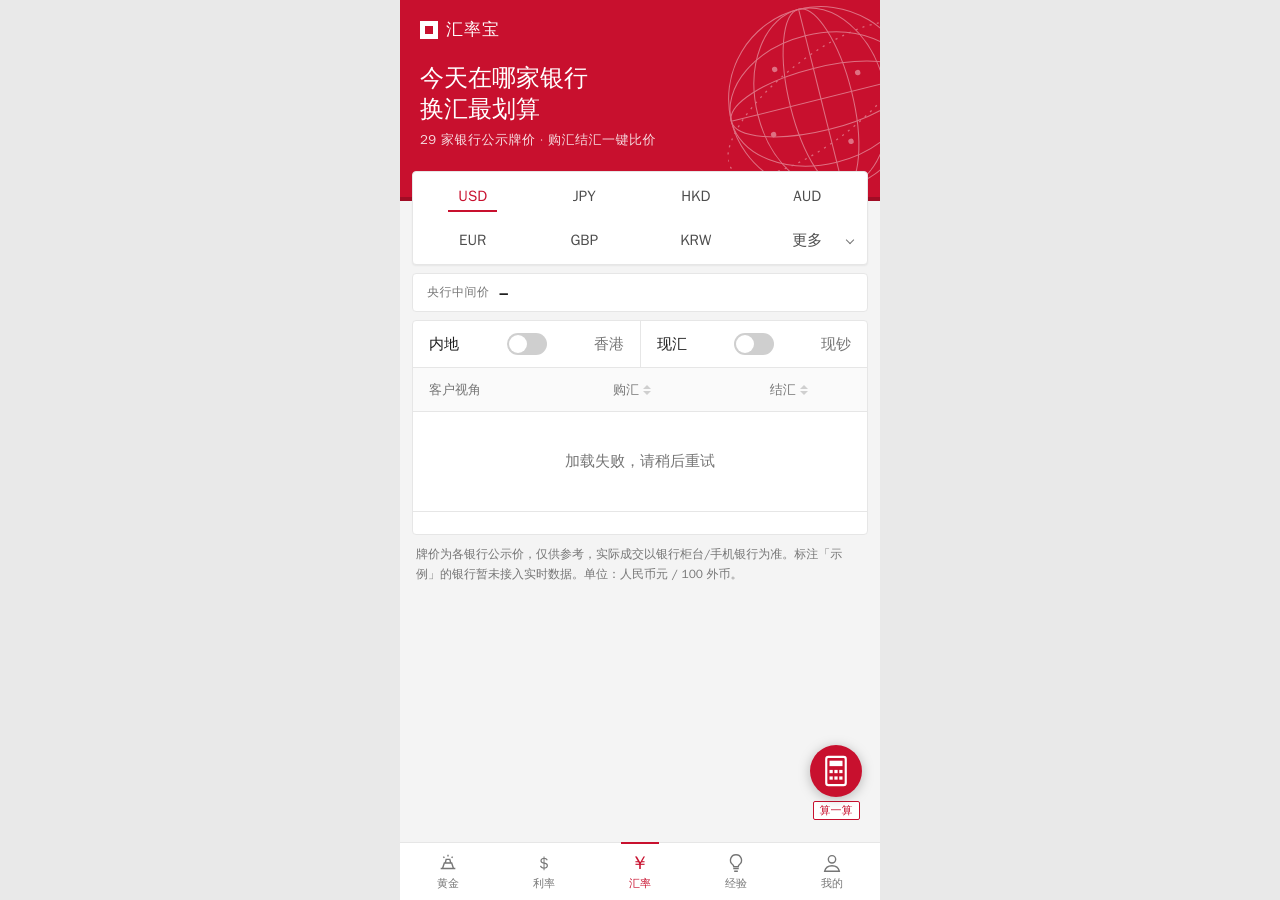
==== commit 84d7aa36: "Restore wireframe globe in the red masthead Co-Authored-By: Claude Opus 5.5 <noreply@anthropic.com> " ====
--- a/fx-app/web/index.html
+++ b/fx-app/web/index.html
@@ -15,9 +15,22 @@
     <header class="hero">
       <div class="brand"><i class="mark" aria-hidden="true"></i><span>汇率宝</span></div>
       <div class="hero-text">
-        <h1>今天在哪家银行换汇最划算</h1>
+        <h1>今天在哪家银行<br>换汇最划算</h1>
         <p>29 家银行公示牌价 · 购汇结汇一键比价</p>
       </div>
+      <svg class="globe" viewBox="0 0 200 200" aria-hidden="true">
+        <g fill="none" stroke="#fff" stroke-width="1">
+          <circle cx="100" cy="100" r="88"/>
+          <ellipse cx="100" cy="100" rx="88" ry="30"/>
+          <ellipse cx="100" cy="100" rx="88" ry="62"/>
+          <ellipse cx="100" cy="100" rx="30" ry="88"/>
+          <ellipse cx="100" cy="100" rx="62" ry="88"/>
+          <line x1="12" y1="100" x2="188" y2="100"/>
+          <line x1="100" y1="12" x2="100" y2="188"/>
+        </g>
+        <ellipse class="orbit" cx="100" cy="100" rx="108" ry="40" transform="rotate(-24 100 100)" fill="none" stroke="#fff" stroke-width="1.2" stroke-dasharray="2 5"/>
+        <g fill="#fff"><circle cx="64" cy="62" r="2.6"/><circle cx="140" cy="84" r="2.6"/><circle cx="118" cy="146" r="2.6"/><circle cx="48" cy="122" r="2.6"/></g>
+      </svg>
           </header>
 
     <nav class="card ccy-grid" id="ccyGrid"></nav>
--- a/fx-app/web/style.css
+++ b/fx-app/web/style.css
@@ -19,7 +19,10 @@
 .small{font-size:12px}
 
 /* masthead */
-.hero{margin:0 -12px;padding:18px 20px 52px;background:var(--red);color:#fff;position:relative}
+.hero{margin:0 -12px;padding:18px 20px 52px;background:var(--red);color:#fff;position:relative;overflow:hidden}
+.hero > *:not(.globe){position:relative;z-index:1}
+.globe{position:absolute;right:-46px;top:-6px;width:210px;height:210px;opacity:.4;transform:rotate(-14deg);pointer-events:none}
+.globe .orbit{opacity:.9}
 .hero::after{content:"";position:absolute;left:0;right:0;bottom:0;height:4px;background:var(--red-dark)}
 .hero-sm{padding:22px 20px 44px}
 .brand{display:flex;align-items:center;gap:8px;font-size:17px;font-weight:700;letter-spacing:1px}
